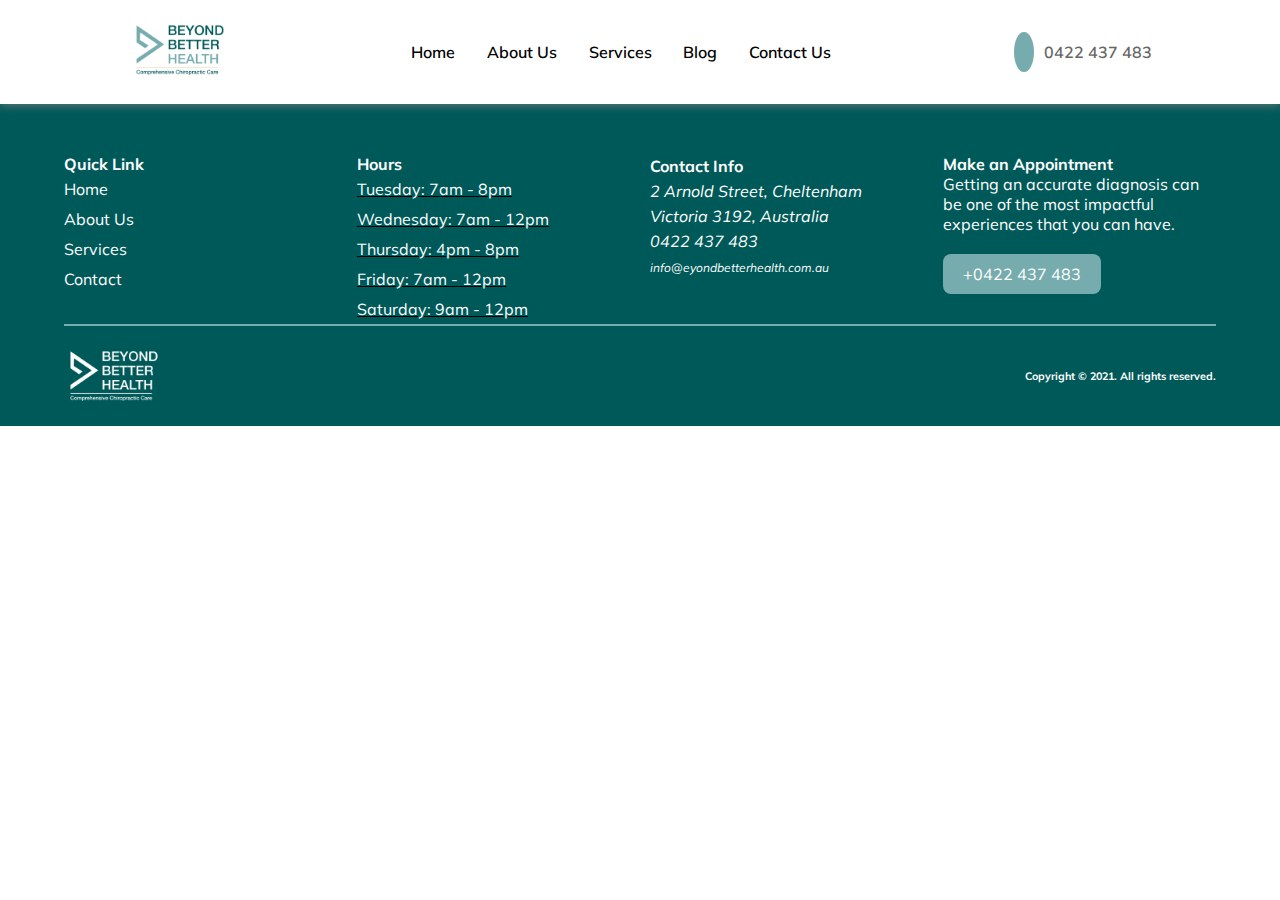
==== about.html @ 463bb284 "some update add" ====
<!DOCTYPE html>
<html lang="en">
<head>
    <meta charset="UTF-8">
    <meta http-equiv="X-UA-Compatible" content="IE=edge">
    <meta name="viewport" content="width=device-width, initial-scale=B">
    <title>Beyond Better Health</title>
    <link rel="shortcut icon" href="./image/beyoned logo.png" type="image/x-icon">
    <!-- google font -->
    <link rel="preconnect" href="https://fonts.googleapis.com">
    <link rel="preconnect" href="https://fonts.gstatic.com" crossorigin>
    <link href="https://fonts.googleapis.com/css2?family=Mulish:wght@200&display=swap" rel="stylesheet">
    <!-- fontawesome cdn -->
    <link rel="stylesheet" href="https://pro.fontawesome.com/releases/v5.10.0/css/all.css"
        integrity="sha384-AYmEC3Yw5cVb3ZcuHtOA93w35dYTsvhLPVnYs9eStHfGJvOvKxVfELGroGkvsg+p" crossorigin="anonymous" />
    <!-- custom css -->
    <link rel="stylesheet" href="style.css">
</head>
<body>
        <!-- ---------nav-------- -->
        <nav>
            <div class="container">
                <div class="logo">
                    <img src="./image/beyoned logo.png" alt="">
                </div>
                <div class="nav-div">
                    <ul class="nav-ul">
                        <li><a href="./index.html">Home</a>
                    
                                <ul>
                                    <li><a href="">mission</a></li>
                                    <li><a href="">mission</a></li>
                                    <li><a href="">mission</a></li>
                                    <li><a href="">mission</a></li>
                                </ul>
                           
                        </li>
                        <li><a href="./about.html">About Us</a>
                            <ul>
                                <li><a href="">mission</a></li>
                                <li><a href="">mission</a></li>
                                <li><a href="">mission</a></li>
                                <li><a href="">mission</a></li>
                            </ul>
                        </li>
                        <li><a href="./services.html">Services</a>
                            <ul>
                                <li><a href="">mission</a></li>
                                <li><a href="">mission</a></li>
                                <li><a href="">mission</a></li>
                                <li><a href="">mission</a></li>
                            </ul>
                        </li>
                        <li><a href="./blog.html">Blog</a></li>
                        <li><a href="./contact.html">Contact Us</a></li>
                    </ul>
                </div>
                <div class="phone-number">
                    <p><a href="tel:0422437483"><i class="fas fa-phone-alt"></i>0422 437 483</a></p>
                </div>
            </div>
        </nav>

    <!-- ----------------------footer  -->
        <footer>
            <div class="footer-inner-container">
                <div class="quick-links">
                    <h4>Quick Link</h4>
                    <ul>
                        <li><a href="">Home</a></li>
                        <li><a href="">About Us</a>
                        </li>
                        <li><a href="">Services</a></li>
                        <li><a href="">Contact</a></li>
                    </ul>
                </div>
                <div class="hours">
                    <h4>Hours</h4>
                    <u>
                        <li>Tuesday: 7am - 8pm</li>
                        <li>Wednesday: 7am - 12pm</li>
                        <li>Thursday: 4pm - 8pm </li>
                        <li>Friday: 7am - 12pm </li>
                        <li>Saturday: 9am - 12pm</li>
                    </u>
                </div>
                <div class="contact-info">
                    <h4>Contact Info</h4>
                    <address>
                        <i class="fas fa-map-marker-alt"></i> 2 Arnold Street, Cheltenham <br> Victoria 3192, Australia <br>
                        <i class="fas fa-phone-alt"></i> 0422 437 483<br>
                        <a href="mailto:info@eyondbetterhealth.com.au"><i class="fas fa-envelope"></i>info@eyondbetterhealth.com.au</a>
                    </address>
    
                </div>
                <div class="appointment">
                    <h4>Make an Appointment</h4>
                    <p>Getting an accurate diagnosis can <br> be one of the most impactful <br> experiences that you can have.</p>
                    <a href="tel:+0422437483"> <i class="fas fa-phone-alt"></i>+0422 437 483</a>
                </div>
            </div>
            <hr>
            <div class="copy-right">
                
                    <img src="./image/Logo_White.png" alt="">
                
                <h6>Copyright © 2021. All rights reserved.</h6>
               
            </div>
    
    
        </footer>
        <script src="./script.js"></script>
    
</body>
</html>
---- style.css ----
* {
    margin: 0px;
    padding: 0px;
    box-sizing: border-box;
    font-family: 'Mulish', sans-serif;
}



/* --------------navbar------------- */
nav {
    width: 100%;
    background: #fff;
    box-shadow: 0px 0px 10px grey;
    position: sticky;
    top: 0px;
    z-index: 10;

}

.container {
    width: 80%;
    /* border: 1px solid; */
    margin: auto;
    display: flex;
    align-items: center;
    justify-content: space-between;
}

.logo img {
    width: 100px;
    height: 100px;
}

ul.nav-ul {
    width: 440px;
    display: flex;
    justify-content: space-between;
    align-items: center;
    background: #fff;
}

ul.nav-ul li {
    list-style: none ;
    padding: 10px;
    border-radius: 5px;
    position: relative;


}

ul.nav-ul li a {
    color: #000;
    text-decoration: none;
    font-family: 'Mulish', sans-serif;
    font-size: 16px;
    font-weight: 600;
    text-align: left;
}

ul.nav-ul li:hover {
    color: #005959;
   
    background: #77acae;
   
}

ul.nav-ul li ul li a{
    color: #fff;
    
}
ul.nav-ul li ul {
    background:#005959;
    position: absolute;
    display: none;
    top: 40px;
    left: -3px;
    width: 100px;
   
    border-radius: 8px;
    outline: 1px solid #77acae;
    text-align: center;
   
}
ul.nav-ul li:hover ul{
    display: block;
   
}
ul.nav-ul li:hover ul li {
    display: block;
    border-radius: 0px;

}


.phone-number .fa-phone-alt {
    color: #fff;
    padding: 10px;
    background: #77acae;
    ;
    margin-right: 10px;
    border-radius: 50%;

}

.phone-number p a {
    text-decoration: none;
    color: #666;
    font-weight: 600;
}

/* ---------------main-------- */
.banner {
    width: 100%;

    padding-right: 2%;

}

.banner img {
    width: 100%;
}
/* ----------------about-us--------- */
.about-us-container {
    width: 100%;
    padding-bottom: 100px;
    padding-top: 100px;
    display: grid;
    grid-template-columns: 1fr 1fr;
    grid-column-gap: 25px;
    background: url(./image/Ellipse-5.png);
    background-repeat: no-repeat;
    background-size: 100px 250px;
}
.about-us{
    margin-left: 20%;
}
.about-us h3{
    margin-bottom: 20px;
    color: #77acae;
    font-size: 24px;
    font-weight: 600;

}
.about-us h1{
    margin-bottom: 20px;
    color: #005959; 
    font-weight: 700;

}
.about-us p{
    margin-bottom: 20px;
    line-height: 30px;
}
.about-us a{
    text-decoration: none;
    color: #fff;
    font-weight: 600;
    background: #005959;
    padding: 10px 15px;
    border-radius: 5px;
    margin-right: 20px;
}
.about-us a:hover{
    color: #005959;
    background: #77acae;
}


.photo-1-1 img {
    width: 260px;
    height: 191px;
    border-radius: 8px;
   
}

.photo-1-2 img {
    width: 470px;
    height: 315px;
    border-radius: 8px;
}
/* ----------------services------------ */
.services{
    width: 100%;
    padding-top: 100px;
    padding-bottom: 100px;
    background: #005959;
}
.services h1{
    color: #fff;
    font-weight: 700;
    margin-bottom: 20px;
    margin-left: 10%;
}
.services h3{
    margin-bottom: 20px;
    color: #77acae;
    font-size: 24px;
    font-weight: 600;
    margin-left: 10%;

}
.services-inner-container{
    width: 80%;
    margin: auto;
    display: grid;
    grid-template-columns: 1fr 1fr 1fr;
    grid-column-gap: 20px;
}
.services-inner-div{
    color: #fff;
    line-height: 30px;
}
.services-inner-div a{
    color: #fff;
    font-weight: 700;
}
.services-inner-div i{
    font-size: 30px;
}
.services-inner-div a i{
    font-size: 16px;
}
/* <!-- --------------- why-choose-us---------> */
.why-choose-us {
    width: 100%;
    padding-bottom: 100px;
    padding-top: 100px;
}
.why-choose-us-container {
    width: 80%;
    margin: auto;
    display: flex;
    justify-content: space-between;
    margin-top: 100px;
}
.why-choose-us-photo {
    width: 500px;
    display: inline-block;
    flex-basis: 40%;
    
}
.why-choose-us-photo img{
    width: 100%;
    border-radius: 8px;
    height: 603px;
}
.why-choose-us-tex{
    flex-basis: 55%;
}
.why-choose-us-tex h3{
    margin-bottom: 20px;
    color: #77acae;
    font-size: 24px;
    font-weight: 600;
    
}
.why-choose-us-tex h1{
    margin-bottom: 20px;
    color: #005959; 
    font-weight: 700;
}
.why-choose-us-tex-card{
    padding: 20px;
    box-shadow: 3px 3px 10px rgba(128, 128, 128, 0.493);
    border-radius: 5px;
    margin-bottom: 20px;
}
.why-choose-us-tex-card h4{
    color: #005959;
    font-weight: 700;
    font-size: 20px;
    margin-bottom: 20px;
    display: inline-block;

}
.why-choose-us-tex-card img{
    
    width: 40px;
    padding: 5px;
    background: #77acae;
    border-radius: 50%;
    position: relative;
    top: 13px;
    margin-right: 10px;
}
.why-choose-us-tex-card p{
    color: #666666;
}
/* ----------contact-us ---------*/
.contact-us {
    width: 100%;
    background: #005959;
    padding-top: 100px;
    padding-bottom: 100px;
   
}

  

.contact-inner-container{
    width: 80%;
    /* border: 1px solid red; */
    margin: auto;
    display: flex;
    justify-content: space-between;
}
.contact-tex{
    flex-basis: 45%;
}
.contact-tex h3{
    font-size: 24px;
    color: #77acae;
    font-weight: 600;
    margin-bottom: 20px;
}
.contact-tex h1{
   
    color: #fff;
    font-weight: 700;
    margin-bottom: 20px;
}
.contact-tex p{
    color: #fff;
    line-height: 30px;

}
.contact-message{
    flex-basis: 45%;
}
.contact-message h4{
    color: #fff;
    font-weight: 700;
    font-size: 20px;
    margin-bottom: 20px;
}
.contact-message input[type="text"] ,input[type="email"]{
    width: 80%;
    padding: 5px;
    padding-left: 10px;
    margin-bottom: 20px;
    border-radius: 8px;
    outline: none;
    /* border: 3px solid #77acae; */
    border: none;


}

.contact-message textarea{
    resize: none;
    padding: 10px;
    outline: none;
    border: 2px solid #77acae;
    border-radius: 8px;
    margin-bottom: 20px;

}
.contact-message input[type="submit"]{
    padding: 5px 10px;
    border-radius: 5px;
    outline: none;
    background: #77acae;
    color: #fff;
    font-weight: 700;
    border: none;
    
}
.contact-message input[type="submit"]:hover{
    background:#fff ;
    color: #77acae;
}
/* ------------------book-online-------------------------- */
.book-online{
    width: 100%;
    background: linear-gradient(to bottom right,rgba(0, 0, 0, 0.89),rgba(0, 0, 0, 0.438)),url(./image/panoramic-shot-of-smiling-physiotherapist-with-diagnosis-near-patient-in-hospital.jpeg);
    background-repeat: no-repeat;
    background-position: center;
    background-size: cover;
    padding-top: 152px;
    padding-bottom: 100px;

}
.book-online-text{
    width: 50%;
    margin: auto;
    text-align: center;
    color: #fff;
    line-height: 40px;
}
.book-online-text a{
    display: inline-block;
    text-decoration: none;
    padding: 5px 10px;
    background: #fff;
    font-weight: 700;
    border-radius: 5px;
    margin-top: 50px;
    color: #77acae;
}
.book-online-text a:hover{
    background: #77acae;
    color: #fff;
}
/*---------------------- blog-post ---------------*/
.blog-post{
    width: 100%;
    text-align: center;
    padding-top: 100px;
    padding-bottom: 100px;
}
.blog-post h3{
    font-size: 24px;
    color: #77acae;
    font-weight: 600;

}
.blog-post h1{
    
    color:#005959;
    font-weight: 700;
    margin-bottom: 20px;
}
.blog-post-inner-container{
    width: 80%;
    margin: auto;
    display: grid;
    grid-template-columns: 1fr 1fr;
    grid-template-rows: 1fr 1fr;
    grid-row-gap: 45px;

}
.blog-post-div img {
    width: 170px;
    height: 140px;
    border-radius: 5px;
  
  

}
.blog-post-div{
    display: grid;
    grid-template-columns: 1fr 1fr;

}
.blog-post-text{

    text-align: left;
   
}
.blog-post-text h4{
    margin-bottom: 20px;
}

.blog-post-text a{
    display: block;
    margin-top: 20px;
    font-weight: 700;
    color: #005959;
}
/* -----------------footer ------------- */
footer{
    width: 100%;
    background: #005959;
    padding-top: 50px;
}
footer hr{
    margin: auto;
    width: 90%;
    border: 1px solid #77acae;
}
.footer-inner-container{
    width: 90%;
    margin: auto;
    display: grid;
    grid-template-columns: 1fr 1fr 1fr 1fr;
    grid-column-gap: 20px;

}
.footer-inner-container h4{
    color: #fff;
}
.footer-inner-container li{
list-style: none;
line-height: 30px;
color: #fff;
}
.footer-inner-container li a{
    text-decoration: none;
    color: #fff;
}
.contact-info{
    line-height: 25px;
}
.contact-info{
    color: #fff;
}
.contact-info a{
    text-decoration: none;
    font-size: 12px;
    color: #fff;

}
.appointment{
    color: #fff;
}
.appointment a{
    color: #fff;
    text-decoration:none;
    padding: 10px 20px;
    background: #77acae;
    margin-top: 20px;
    display: inline-block;
    margin-bottom: 20px;
    border-radius: 8px;
}
.appointment a:hover{
    color: #77acae;
    background: #fff;
}
.copy-right{
    width: 90%;
    margin: auto;
    display: flex;
    justify-content: space-between;
    align-items: center;

}

.copy-right img{
width: 100px;
}
.copy-right h6{
    color: #fff;
}
/* -------------Moblie version css for index.html-------- */



/* ================================About us page css=====================
========================================================================== */
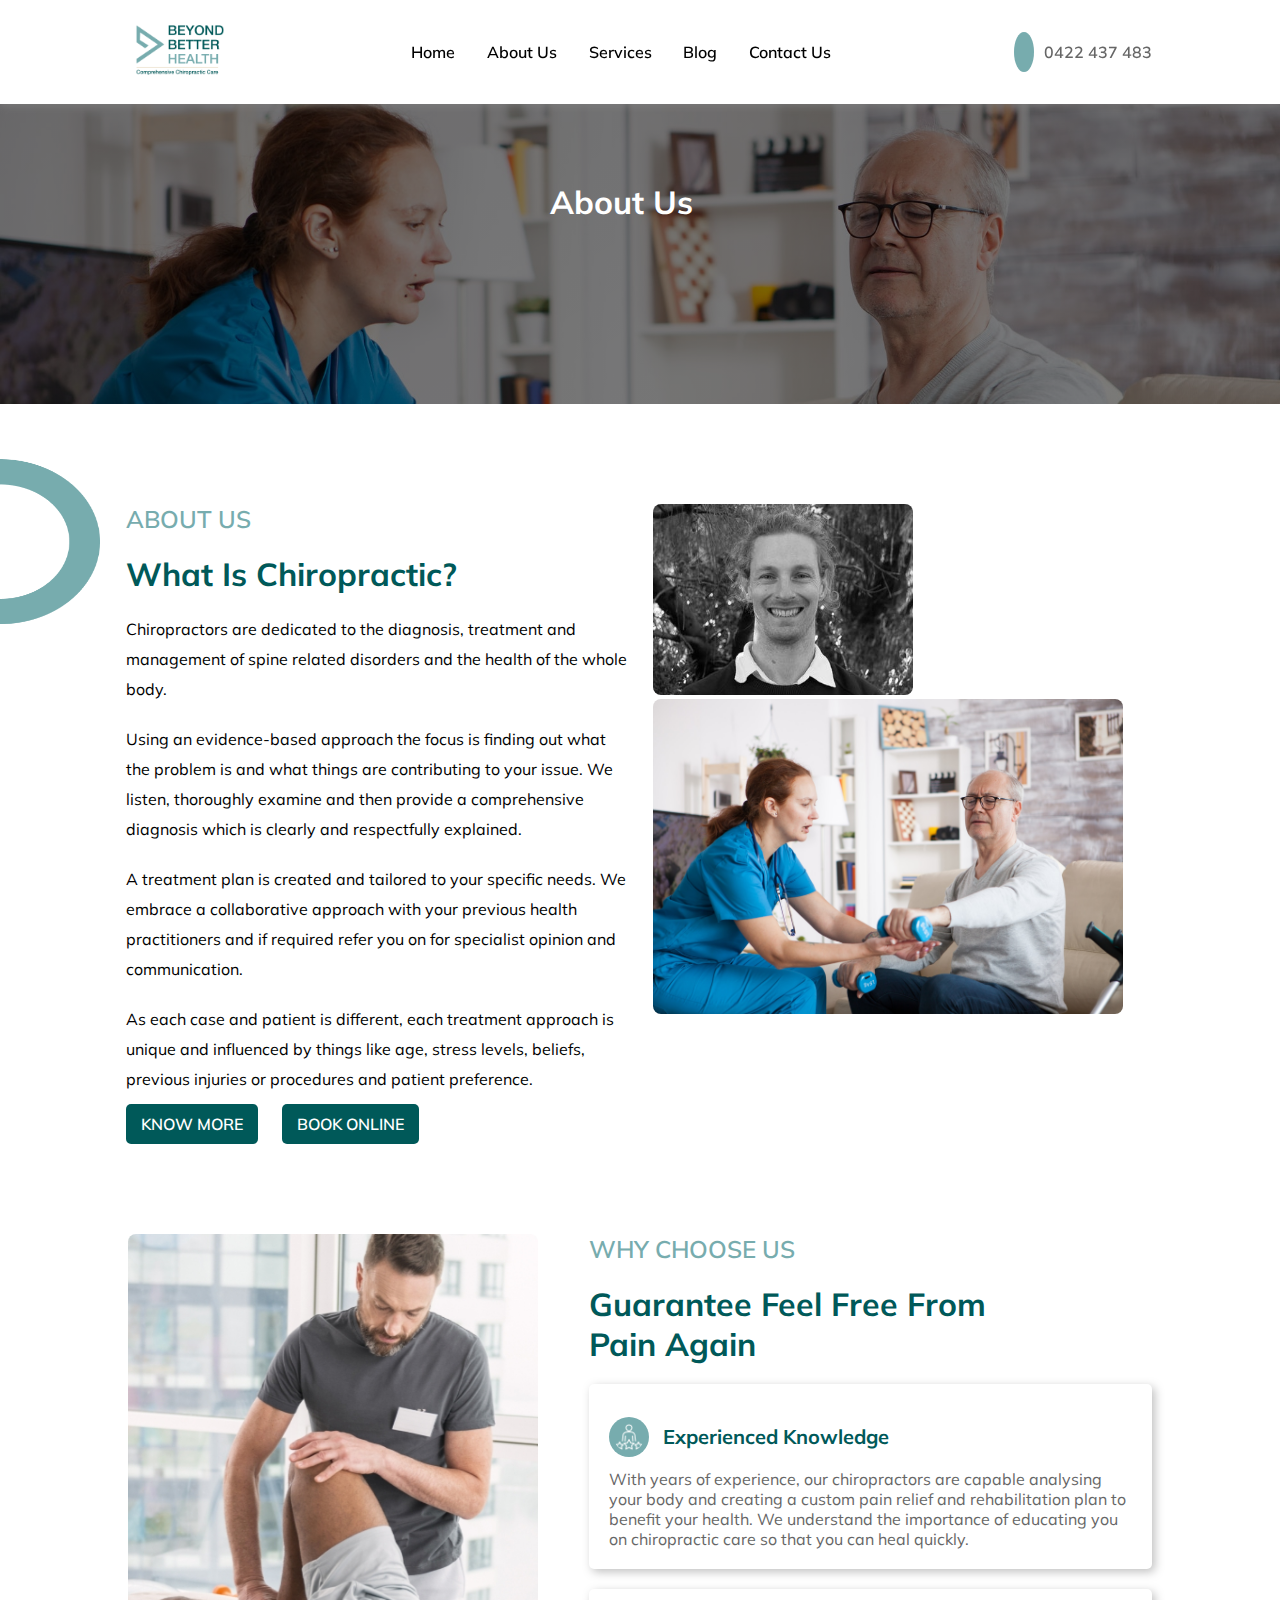
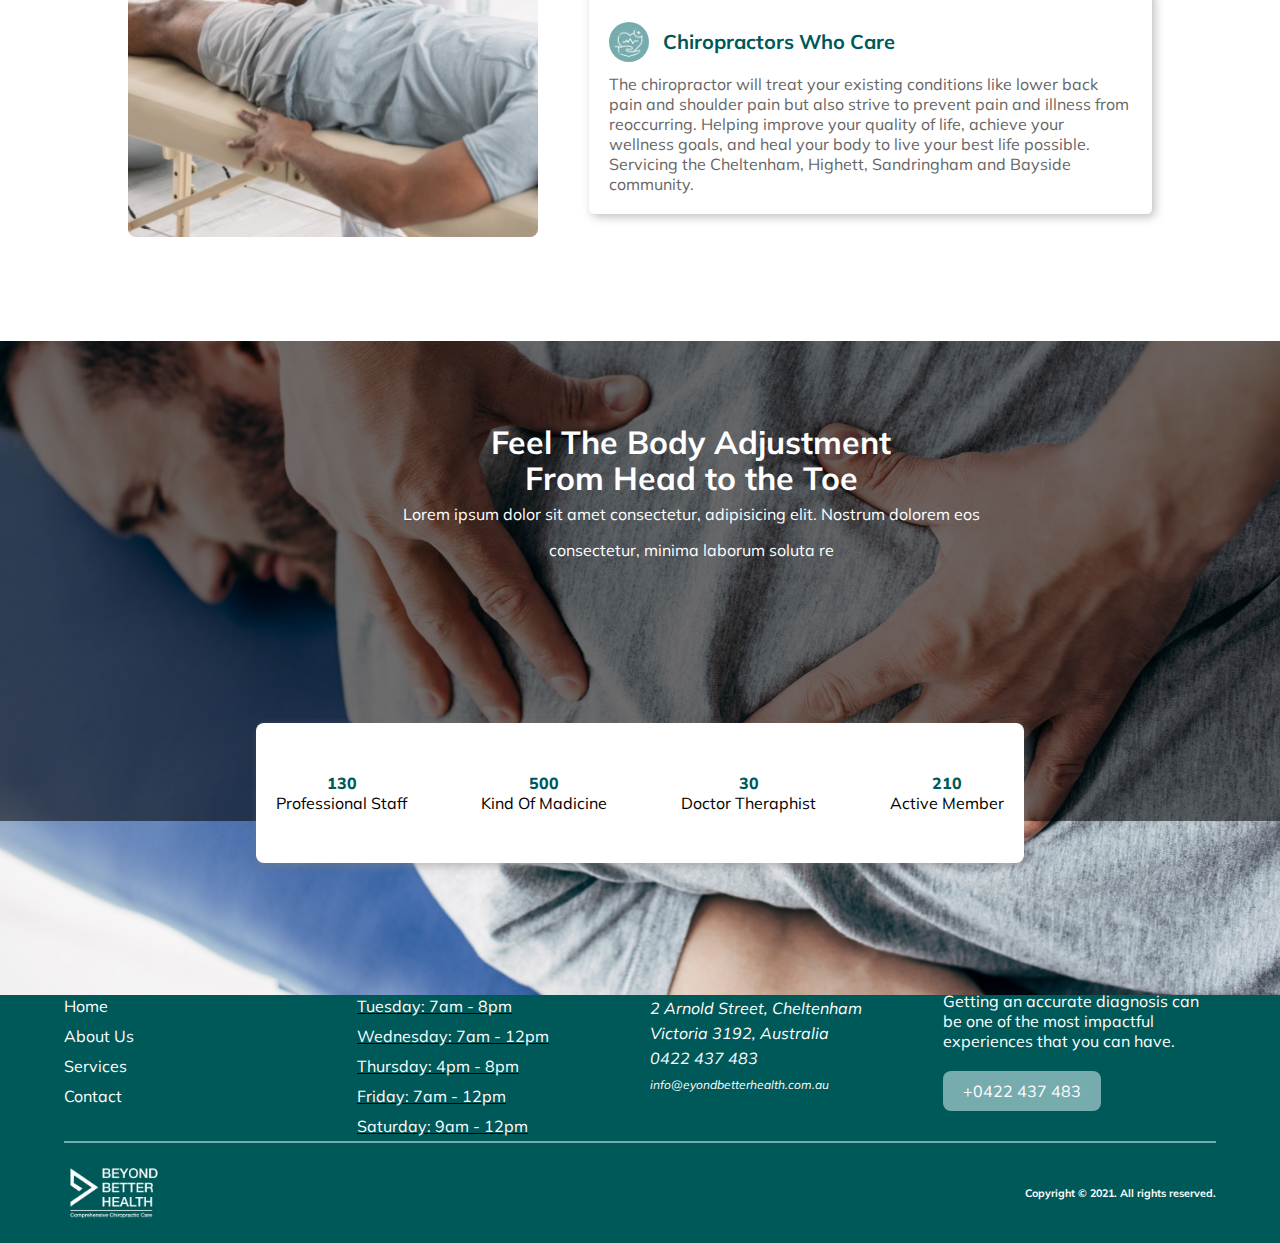
==== commit 25bc9b71: "end" ====
--- a/about.html
+++ b/about.html
@@ -1,5 +1,6 @@
 <!DOCTYPE html>
 <html lang="en">
+
 <head>
     <meta charset="UTF-8">
     <meta http-equiv="X-UA-Compatible" content="IE=edge">
@@ -15,102 +16,236 @@
         integrity="sha384-AYmEC3Yw5cVb3ZcuHtOA93w35dYTsvhLPVnYs9eStHfGJvOvKxVfELGroGkvsg+p" crossorigin="anonymous" />
     <!-- custom css -->
     <link rel="stylesheet" href="style.css">
+    <link rel="stylesheet" href="./mobile.css">
 </head>
+
 <body>
-        <!-- ---------nav-------- -->
-        <nav>
-            <div class="container">
-                <div class="logo">
-                    <img src="./image/beyoned logo.png" alt="">
+    <!-- ---------nav-------- -->
+    <nav>
+        <div class="container">
+            <div class="logo">
+                <img src="./image/beyoned logo.png" alt="">
+            </div>
+            <div class="nav-div">
+                <ul class="nav-ul">
+                    <li><a href="./index.html">Home</a>
+
+                        <ul>
+                            <li><a href="">mission</a></li>
+                            <li><a href="">mission</a></li>
+                            <li><a href="">mission</a></li>
+                            <li><a href="">mission</a></li>
+                        </ul>
+
+                    </li>
+                    <li><a href="./about.html">About Us</a>
+                        <ul>
+                            <li><a href="">mission</a></li>
+                            <li><a href="">mission</a></li>
+                            <li><a href="">mission</a></li>
+                            <li><a href="">mission</a></li>
+                        </ul>
+                    </li>
+                    <li><a href="./services.html">Services</a>
+                        <ul>
+                            <li><a href="">mission</a></li>
+                            <li><a href="">mission</a></li>
+                            <li><a href="">mission</a></li>
+                            <li><a href="">mission</a></li>
+                        </ul>
+                    </li>
+                    <li><a href="./blog.html">Blog</a></li>
+                    <li><a href="./contact.html">Contact Us</a></li>
+                </ul>
+            </div>
+            <div class="phone-number">
+                <p><a href="tel:0422437483"><i class="fas fa-phone-alt"></i>0422 437 483</a></p>
+            </div>
+        </div>
+    </nav>
+
+    <!---------------- about page baner---------------------------- -->
+    <section class="about-page-baner">
+        <div class="about-page-baner-innercontainer">
+            <img src="./image/senior-man-in-nursing-home-doing-physiotherapy.jpeg" alt="">
+            <h1>About Us</h1>
+        </div>
+    </section>
+
+    <!-- ---------about-us-------- -->
+
+    <section class="about-us-container">
+
+
+        <div class="about-us">
+
+            <h3>ABOUT US</h3>
+            <h1>What Is Chiropractic?</h1>
+            <p>Chiropractors are dedicated to the diagnosis, treatment and management of spine related disorders
+                and the health of the whole body.
+            </p>
+            <p>Using an evidence-based approach the focus is finding out what the problem is and what things are
+                contributing to your issue. We listen, thoroughly examine and then provide a comprehensive
+                diagnosis which is clearly and respectfully explained.
+            </p>
+            <p>A treatment plan is created and tailored to your specific needs. We embrace a collaborative
+                approach with your previous health practitioners and if required refer you on for specialist
+                opinion and communication.
+            </p>
+            <p>As each case and patient is different, each treatment approach is unique and influenced by things
+                like age, stress levels, beliefs, previous injuries or procedures and patient preference.
+            </p>
+            <div class="button">
+                <a href="#">KNOW MORE</a>
+                <a href="#">BOOK ONLINE</a>
+
+            </div>
+
+        </div>
+        <div class="photo-1">
+            <div class="photo-1-1"><img src="./image/IMG_20220124_230505.jpg" alt=""></div>
+            <div class="photo-1-2"><img src="./image/senior-man-in-nursing-home-doing-physiotherapy.jpeg" alt="">
+            </div>
+        </div>
+
+    </section>
+
+
+    <!-- --------------- why-choose-us--------->
+    <section class="why-choose-us  paddin-reduce">
+        <div class="why-choose-us-container">
+            <div class="why-choose-us-photo">
+                <img src="./image/IMG_20220125_220110.jpg" alt="">
+            </div>
+            <div class="why-choose-us-tex">
+                <h3>WHY CHOOSE US</h3>
+                <h1>Guarantee Feel Free From <br> Pain Again</h1>
+                <div class="why-choose-us-tex-card">
+                    <img src="./image/a40b654f958d01b519e7a3645f07f0b5.png" alt="">
+                    <h4> Experienced Knowledge</h4>
+                    <p>With years of experience, our chiropractors are capable analysing your body and creating a
+                        custom pain relief and rehabilitation plan to benefit your health. We understand the
+                        importance of educating you on chiropractic care so that you can heal quickly.</p>
                 </div>
-                <div class="nav-div">
-                    <ul class="nav-ul">
-                        <li><a href="./index.html">Home</a>
-                    
-                                <ul>
-                                    <li><a href="">mission</a></li>
-                                    <li><a href="">mission</a></li>
-                                    <li><a href="">mission</a></li>
-                                    <li><a href="">mission</a></li>
-                                </ul>
-                           
-                        </li>
-                        <li><a href="./about.html">About Us</a>
-                            <ul>
-                                <li><a href="">mission</a></li>
-                                <li><a href="">mission</a></li>
-                                <li><a href="">mission</a></li>
-                                <li><a href="">mission</a></li>
-                            </ul>
-                        </li>
-                        <li><a href="./services.html">Services</a>
-                            <ul>
-                                <li><a href="">mission</a></li>
-                                <li><a href="">mission</a></li>
-                                <li><a href="">mission</a></li>
-                                <li><a href="">mission</a></li>
-                            </ul>
-                        </li>
-                        <li><a href="./blog.html">Blog</a></li>
-                        <li><a href="./contact.html">Contact Us</a></li>
-                    </ul>
+                <div class="why-choose-us-tex-card">
+                    <img src="./image/b98eb7be11794621d64ea3f23c234b4e.png" alt="">
+                    <h4>Chiropractors Who Care</h4>
+                    <p>The chiropractor will treat your existing conditions like lower back pain and shoulder pain
+                        but also strive to prevent pain and illness from reoccurring. Helping improve your quality
+                        of life, achieve your wellness goals, and heal your body to live your best life possible.
+                        Servicing the Cheltenham, Highett, Sandringham and Bayside community.</p>
                 </div>
-                <div class="phone-number">
-                    <p><a href="tel:0422437483"><i class="fas fa-phone-alt"></i>0422 437 483</a></p>
-                </div>
-            </div>
-        </nav>
-
-    <!-- ----------------------footer  -->
-        <footer>
-            <div class="footer-inner-container">
-                <div class="quick-links">
-                    <h4>Quick Link</h4>
-                    <ul>
-                        <li><a href="">Home</a></li>
-                        <li><a href="">About Us</a>
-                        </li>
-                        <li><a href="">Services</a></li>
-                        <li><a href="">Contact</a></li>
-                    </ul>
-                </div>
-                <div class="hours">
-                    <h4>Hours</h4>
-                    <u>
-                        <li>Tuesday: 7am - 8pm</li>
-                        <li>Wednesday: 7am - 12pm</li>
-                        <li>Thursday: 4pm - 8pm </li>
-                        <li>Friday: 7am - 12pm </li>
-                        <li>Saturday: 9am - 12pm</li>
-                    </u>
-                </div>
-                <div class="contact-info">
-                    <h4>Contact Info</h4>
-                    <address>
-                        <i class="fas fa-map-marker-alt"></i> 2 Arnold Street, Cheltenham <br> Victoria 3192, Australia <br>
-                        <i class="fas fa-phone-alt"></i> 0422 437 483<br>
-                        <a href="mailto:info@eyondbetterhealth.com.au"><i class="fas fa-envelope"></i>info@eyondbetterhealth.com.au</a>
-                    </address>
-    
-                </div>
-                <div class="appointment">
-                    <h4>Make an Appointment</h4>
-                    <p>Getting an accurate diagnosis can <br> be one of the most impactful <br> experiences that you can have.</p>
-                    <a href="tel:+0422437483"> <i class="fas fa-phone-alt"></i>+0422 437 483</a>
-                </div>
-            </div>
-            <hr>
-            <div class="copy-right">
-                
-                    <img src="./image/Logo_White.png" alt="">
-                
-                <h6>Copyright © 2021. All rights reserved.</h6>
-               
-            </div>
-    
-    
-        </footer>
-        <script src="./script.js"></script>
-    
+            </div>
+        </div>
+
+    </section>
+
+    <!----------- Feel The Body Adjustment----------- -->
+    <section class="feel">
+       
+            
+        <div class="feel-innercontainer">
+            <img src="./image/physiotherapist-massaging-back-of-man-lying-on-massage-table-in-hospital.jpeg" alt="">
+           <div class="feel-innercontainer-text">
+            <h1>Feel The Body Adjustment <br> From Head to the Toe</h1>
+            <p>Lorem ipsum dolor sit amet consectetur, adipisicing elit. Nostrum dolorem eos consectetur, minima laborum soluta re</p>
+           </div>
+            <div class="professional-staff">
+               <div><i class="fas fa-stethoscope"></i>
+                 <h4>130</h4>
+                 <p>Professional Staff</p>
+                </div>  
+               <div><i class="fas fa-notes-medical"></i>
+                <h4>500</h4>
+                <p>Kind Of Madicine</p>
+            </div>
+               <div><i class="fas fa-user-nurse"></i>
+                <h4>30</h4>
+                <p>Doctor Theraphist</p>
+            </div>
+               <div><i class="fas fa-user-friends"></i>
+                <h4>210</h4>
+                <p>Active Member</p>
+            </div>
+           </div>
+           
+
+        </div>
+    </section>
+
+    <!----------------------- Our Therapist------------------- -->
+    <!-- <section class="our-therapist">
+        <h3>Our Therapist</h3>
+        <h1>Expert Therapist</h1>
+        <p>Lorem ipsum dolor sit amet, consectetuer adipiscing elit. <br> Aenean commodo ligula eget dolor. Aenean massa. Cum sociis natoque penatibus et magnis.</p>
+        <div class="our-therapist-img">
+            <div>
+                <img src="./image/0e298b2da1c0dc758c15423ca306dbff.jpeg" alt="">
+            </div>
+            <div>
+               <img src="./image/9c1aadc4a93d02995d92fe9725330e04.jpeg" alt="">
+            </div>
+            <div>
+                <img src="./image/5266fc282326622258669a735d9097d6.jpeg" alt="">
+            </div>
+        </div>
+
+
+    </section> -->
+
+
+    <!-- ----------------------footer  ----------------->
+    <footer>
+        <div class="footer-inner-container">
+            <div class="quick-links">
+                <h4>Quick Link</h4>
+                <ul>
+                    <li><a href="./index.html">Home</a></li>
+                    <li><a href="./about.html">About Us</a></li>
+                    <li><a href="./services.html">Services</a></li>
+                    <li><a href="./contact.html">Contact</a></li>
+                </ul>
+            </div>
+            <div class="hours">
+                <h4>Hours</h4>
+                <u>
+                    <li>Tuesday: 7am - 8pm</li>
+                    <li>Wednesday: 7am - 12pm</li>
+                    <li>Thursday: 4pm - 8pm </li>
+                    <li>Friday: 7am - 12pm </li>
+                    <li>Saturday: 9am - 12pm</li>
+                </u>
+            </div>
+            <div class="contact-info">
+                <h4>Contact Info</h4>
+                <address>
+                    <i class="fas fa-map-marker-alt"></i> 2 Arnold Street, Cheltenham <br> Victoria 3192, Australia <br>
+                    <i class="fas fa-phone-alt"></i> 0422 437 483<br>
+                    <a href="mailto:info@eyondbetterhealth.com.au"><i
+                            class="fas fa-envelope"></i>info@eyondbetterhealth.com.au</a>
+                </address>
+
+            </div>
+            <div class="appointment">
+                <h4>Make an Appointment</h4>
+                <p>Getting an accurate diagnosis can <br> be one of the most impactful <br> experiences that you can
+                    have.</p>
+                <a href="tel:+0422437483"> <i class="fas fa-phone-alt"></i>+0422 437 483</a>
+            </div>
+        </div>
+        <hr>
+        <div class="copy-right">
+
+            <img src="./image/Logo_White.png" alt="">
+
+            <h6>Copyright © 2021. All rights reserved.</h6>
+
+        </div>
+
+
+    </footer>
+    <script src="./script.js"></script>
+
 </body>
+
 </html>--- a/style.css
+++ b/style.css
@@ -25,6 +25,10 @@
     display: flex;
     align-items: center;
     justify-content: space-between;
+}
+.fa-bars{
+    font-size: 36px;
+    display: none;
 }
 
 .logo img {
@@ -72,23 +76,26 @@
 ul.nav-ul li ul {
     background:#005959;
     position: absolute;
-    display: none;
-    top: 40px;
+    top: 42px;
     left: -3px;
     width: 100px;
-   
-    border-radius: 8px;
+    height: 0px;
+    overflow: hidden;
+    border-radius: 8px;
+   
+    text-align: center;
+    transition-property: all;
+    transition-duration: 1s;
+   
+}
+ul.nav-ul li:hover ul{  
+    height: 160px;
     outline: 1px solid #77acae;
-    text-align: center;
-   
-}
-ul.nav-ul li:hover ul{
-    display: block;
-   
 }
 ul.nav-ul li:hover ul li {
     display: block;
     border-radius: 0px;
+    outline: 1px solid #77acae;
 
 }
 
@@ -107,6 +114,9 @@
     text-decoration: none;
     color: #666;
     font-weight: 600;
+}
+.phone-number .link-2{
+    display: none;
 }
 
 /* ---------------main-------- */
@@ -160,6 +170,8 @@
     padding: 10px 15px;
     border-radius: 5px;
     margin-right: 20px;
+    transition-property: all;
+    transition-duration: 1.5s;
 }
 .about-us a:hover{
     color: #005959;
@@ -232,7 +244,7 @@
     margin: auto;
     display: flex;
     justify-content: space-between;
-    margin-top: 100px;
+   
 }
 .why-choose-us-photo {
     width: 500px;
@@ -244,6 +256,7 @@
     width: 100%;
     border-radius: 8px;
     height: 603px;
+    object-fit: cover;
 }
 .why-choose-us-tex{
     flex-basis: 55%;
@@ -434,6 +447,7 @@
     width: 170px;
     height: 140px;
     border-radius: 5px;
+    object-fit: cover;
   
   
 
@@ -541,3 +555,127 @@
 ========================================================================== */
 
 
+/* <!---------------- about page baner---------------------------- --> */
+.about-page-baner{
+    width: 100%;
+    height: 300px;
+}
+.about-page-baner-innercontainer{
+    width: 100%;
+    height: 300px;
+    position: relative;
+  
+}
+.about-page-baner-innercontainer img{
+    width: 100%;
+    height: 100%;
+    object-fit: cover;
+    object-position: 0px -166px;
+    
+}
+.about-page-baner-innercontainer::before{
+    content: '';
+    text-align: center;
+    width: 100%;
+    height: 300px;
+    background: linear-gradient(150deg,rgba(0, 0, 0, 0.55),rgba(0, 0, 0, 0.50));
+    position: absolute;
+
+}
+.about-page-baner-innercontainer h1{
+    position: absolute;
+    color: #fff;
+    top: 26%;
+    left: 43%;
+}
+/* <!-- --------------- why-choose-us---------> */
+.paddin-reduce{
+    padding-top: 0px;
+}
+
+/* <!----------- Feel The Body Adjustment----------- --> */
+
+.feel{
+    width: 100%;
+    height: 580px;
+    padding-bottom: 100px;
+    
+}
+/* .feel-innercontainer-text{
+    width: 100%;
+    height: 480px;
+    background:linear-gradient(145deg,rgba(0, 0, 0, 0.65),rgba(0, 0, 0, 0.65)),url(./image/physiotherapist-massaging-back-of-man-lying-on-massage-table-in-hospital.jpeg);
+    background-position: 0px 10px;
+} */
+.feel-innercontainer img{
+    width: 100%;
+
+    object-fit: cover;
+    object-position: 0px -200px;
+}
+.feel-innercontainer{
+    width: 100%;
+    position: relative;
+}
+.feel-innercontainer::before{
+    content: '';
+    width: 100%;
+    height: 480px;
+    background: linear-gradient(145deg,rgba(0, 0, 0, 0.55),rgba(0, 0, 0, 0.55));
+    position: absolute;
+}
+.feel-innercontainer-text{
+    color: #fff;
+    width: 50%;
+    left: 29%;
+    position: absolute;
+    top: 83px;
+    text-align: center;
+    line-height: 36px;
+}
+.professional-staff{
+    width: 60%;
+    background: #fff;
+    padding-top: 50px;
+    padding-bottom: 50px;
+    padding-left: 20px;
+    padding-right: 20px;
+    top: 382px;
+    left: 20%;
+    position: absolute;
+    display: flex;
+    justify-content: space-between;
+    align-items: center;
+    border-radius: 8px;
+    text-align: center;
+    box-shadow: 3px 3px 10px rgb(128 128 128 / 49%);
+}
+.professional-staff i{
+    font-size: 30px;
+    color: #77acae;
+    margin-bottom: 10px;
+}
+.professional-staff h4{
+    color: #005959;
+    font-weight: 800;
+    
+}
+/* <!----------------------- Our Therapist------------------- --> */
+
+@media (max-width:425px) {
+   
+.nav-div{
+    display: none;
+}
+.phone-number .link-2{
+    display: block;
+}
+.phone-number .link-1{
+    display: none;
+}
+.fa-bars{
+    display: block;
+}
+
+}
+
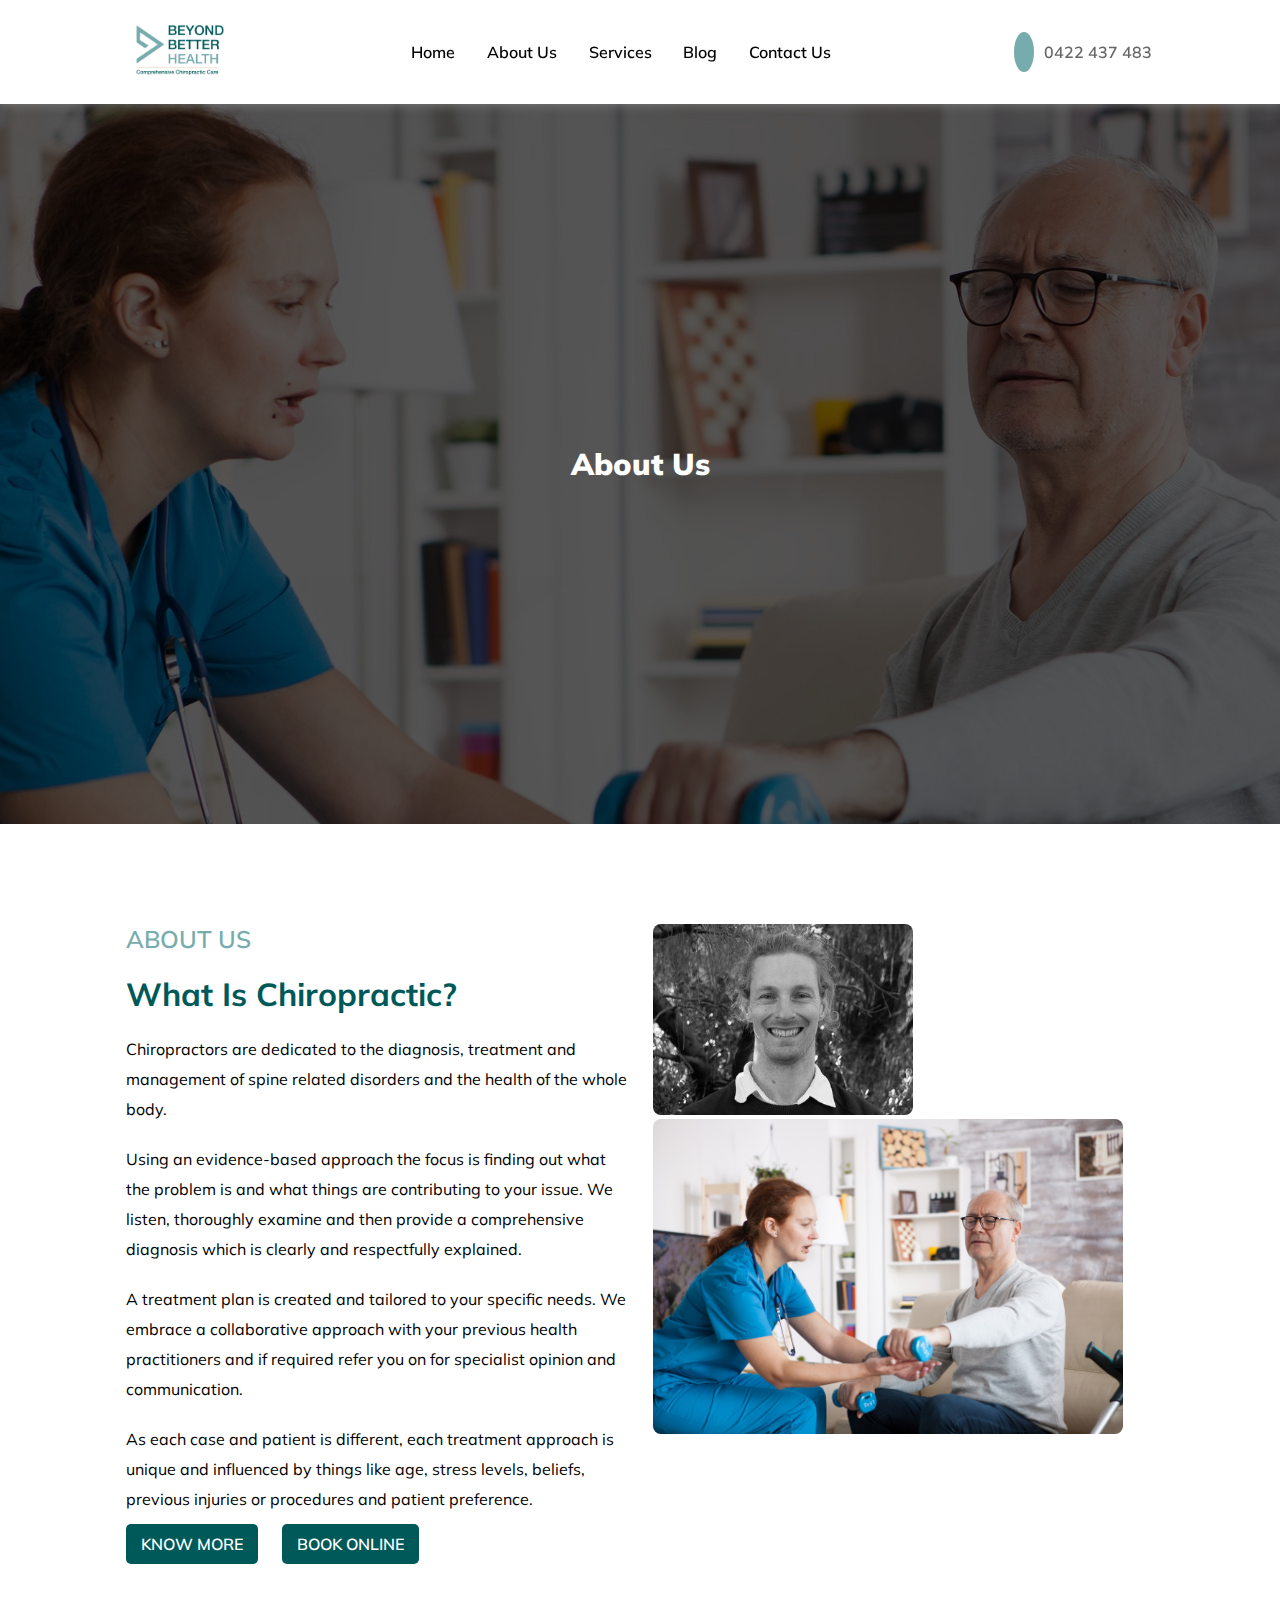
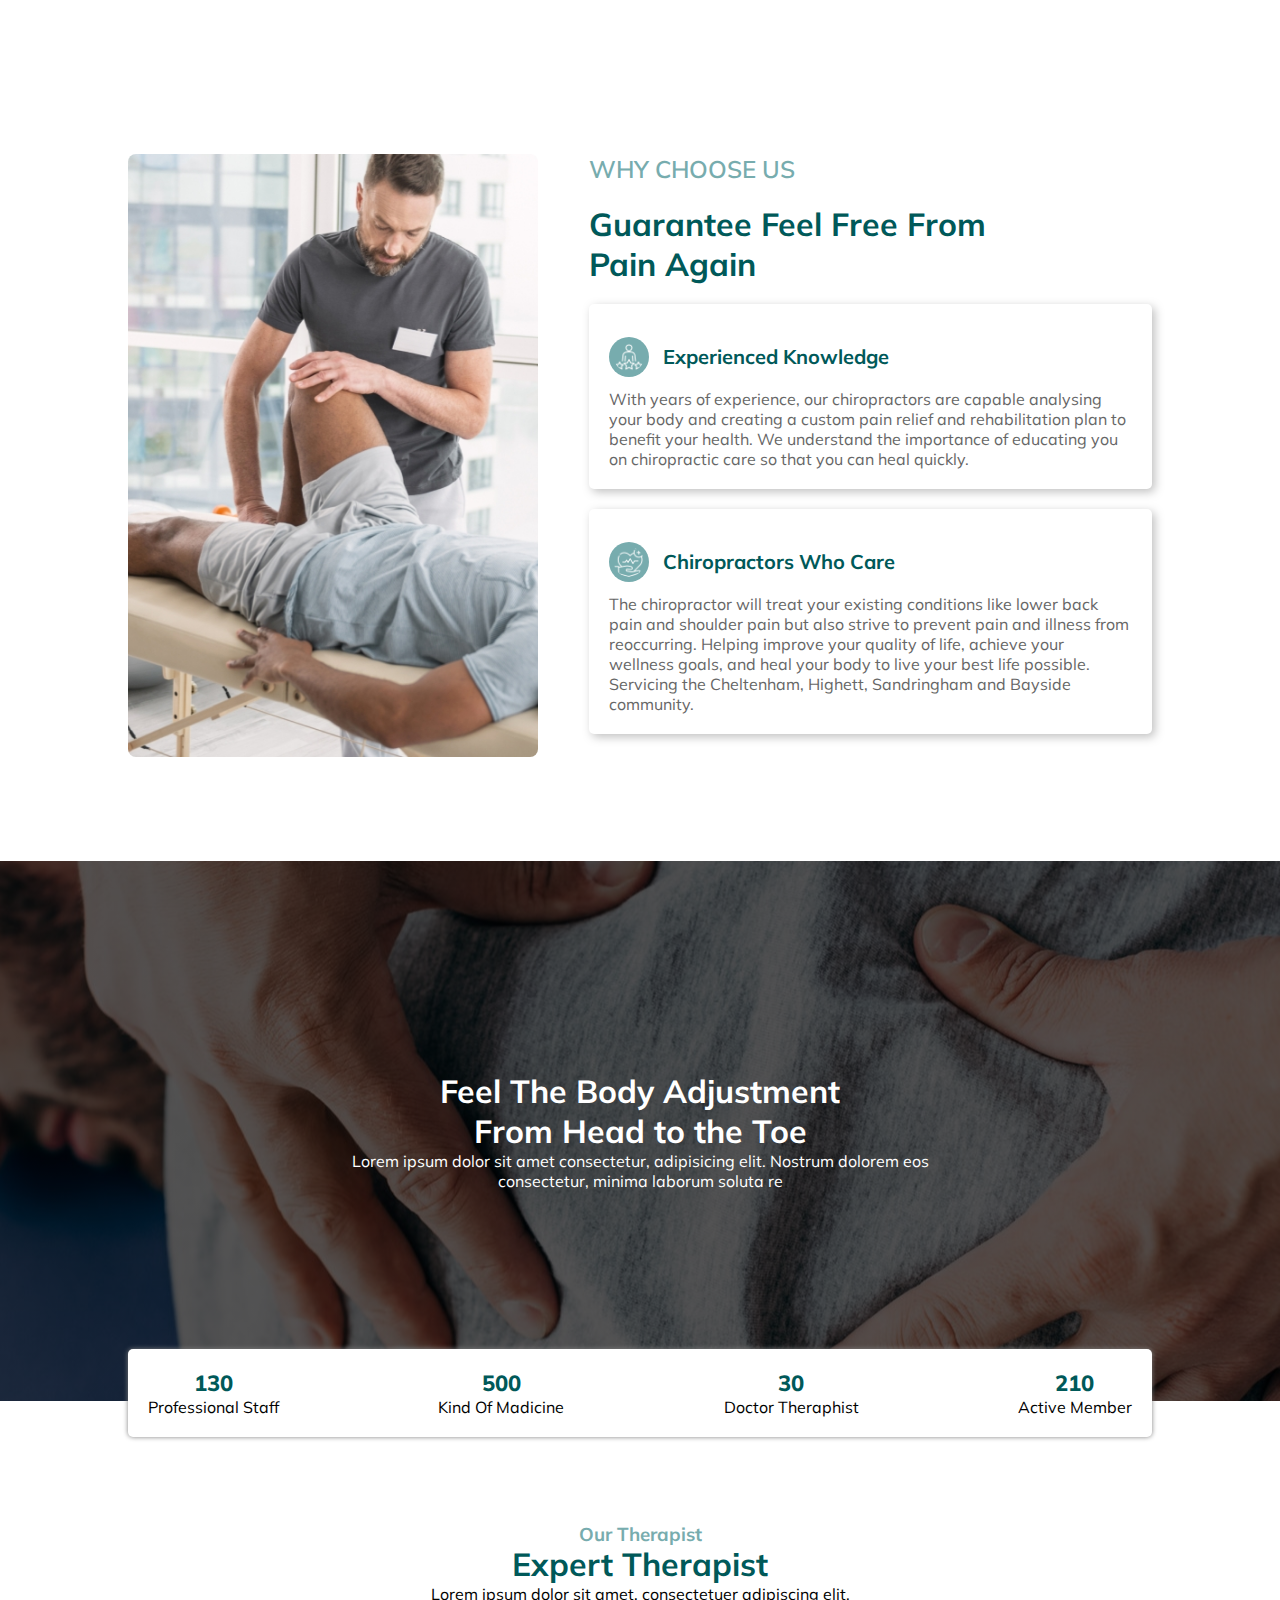
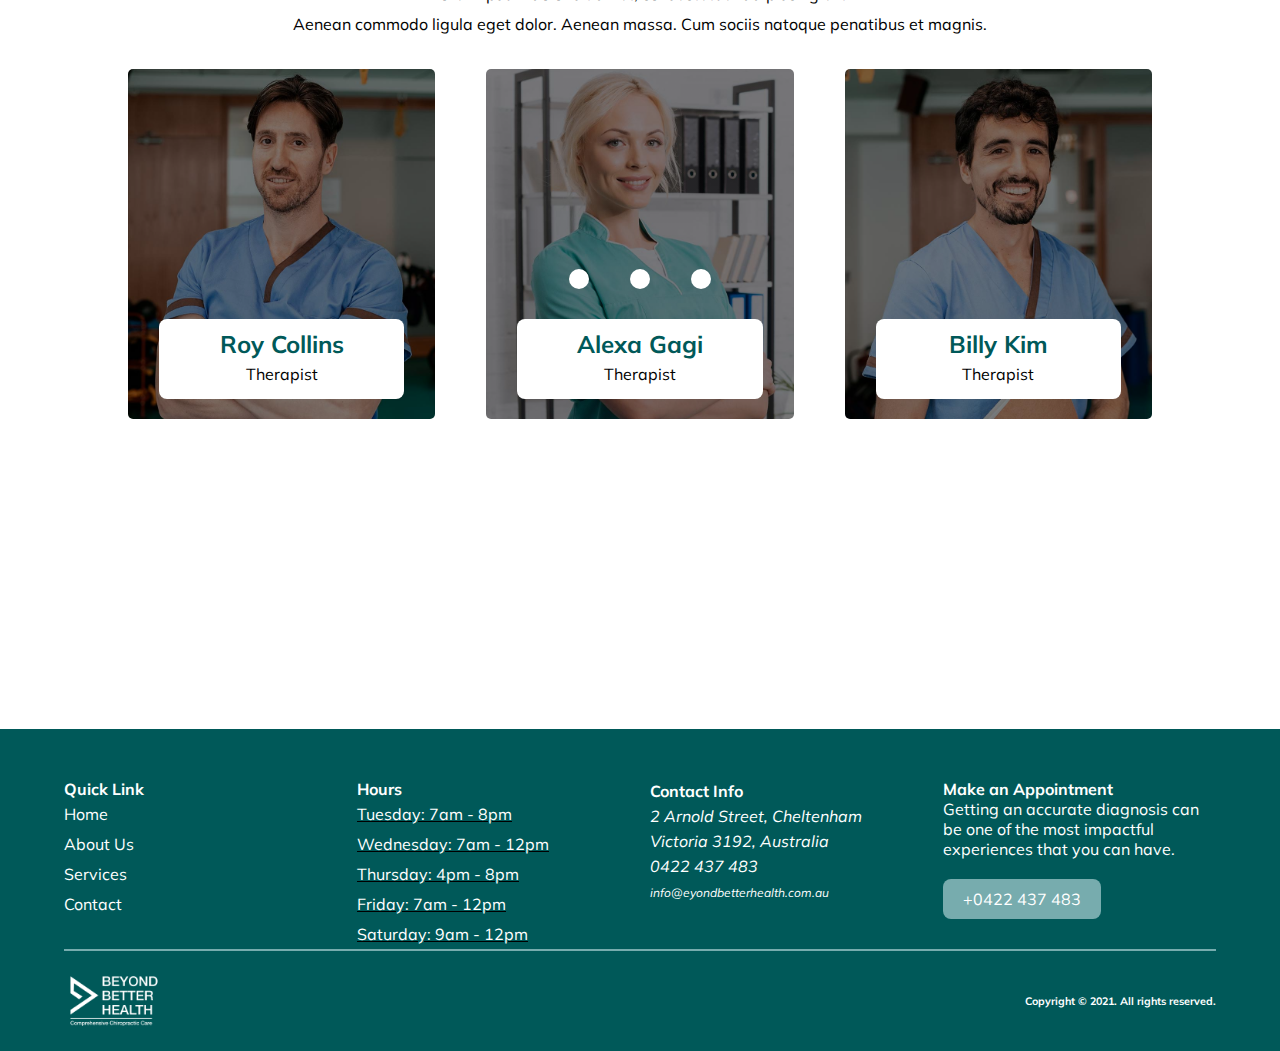
==== commit 59011ccb: "index.html and about.html page responsive" ====
--- a/about.html
+++ b/about.html
@@ -4,25 +4,26 @@
 <head>
     <meta charset="UTF-8">
     <meta http-equiv="X-UA-Compatible" content="IE=edge">
-    <meta name="viewport" content="width=device-width, initial-scale=B">
+    <meta name="viewport" content="width=device-width, initial-scale=1.0">
     <title>Beyond Better Health</title>
     <link rel="shortcut icon" href="./image/beyoned logo.png" type="image/x-icon">
     <!-- google font -->
     <link rel="preconnect" href="https://fonts.googleapis.com">
     <link rel="preconnect" href="https://fonts.gstatic.com" crossorigin>
     <link href="https://fonts.googleapis.com/css2?family=Mulish:wght@200&display=swap" rel="stylesheet">
-    <!-- fontawesome cdn -->
+    <!-- font awesome cdn -->
     <link rel="stylesheet" href="https://pro.fontawesome.com/releases/v5.10.0/css/all.css"
         integrity="sha384-AYmEC3Yw5cVb3ZcuHtOA93w35dYTsvhLPVnYs9eStHfGJvOvKxVfELGroGkvsg+p" crossorigin="anonymous" />
     <!-- custom css -->
-    <link rel="stylesheet" href="style.css">
-    <link rel="stylesheet" href="./mobile.css">
+    <link rel="stylesheet" href="/css/style.css">
+    <link rel="stylesheet" href="/css/responsive.css">
 </head>
 
 <body>
-    <!-- ---------nav-------- -->
     <nav>
         <div class="container">
+            <!-- ham barges logo for mobile nav -->
+            <i class="fas fa-bars"></i>
             <div class="logo">
                 <img src="./image/beyoned logo.png" alt="">
             </div>
@@ -59,15 +60,16 @@
                 </ul>
             </div>
             <div class="phone-number">
-                <p><a href="tel:0422437483"><i class="fas fa-phone-alt"></i>0422 437 483</a></p>
+                <p class="link-1"><a href="tel:0422437483"><i class="fas fa-phone-alt"></i>0422 437 483</a></p>
+                <p class="link-2"><a href="tel:0422437483"><i class="fas fa-phone-alt"></i></a></p>
             </div>
         </div>
     </nav>
 
-    <!---------------- about page baner---------------------------- -->
-    <section class="about-page-baner">
+    <!---------------- about page banner---------------------------- -->
+    <section class="about-page-banner">
         <div class="about-page-baner-innercontainer">
-            <img src="./image/senior-man-in-nursing-home-doing-physiotherapy.jpeg" alt="">
+
             <h1>About Us</h1>
         </div>
     </section>
@@ -142,56 +144,74 @@
 
     <!----------- Feel The Body Adjustment----------- -->
     <section class="feel">
-       
-            
+
+
         <div class="feel-innercontainer">
-            <img src="./image/physiotherapist-massaging-back-of-man-lying-on-massage-table-in-hospital.jpeg" alt="">
-           <div class="feel-innercontainer-text">
-            <h1>Feel The Body Adjustment <br> From Head to the Toe</h1>
-            <p>Lorem ipsum dolor sit amet consectetur, adipisicing elit. Nostrum dolorem eos consectetur, minima laborum soluta re</p>
-           </div>
-            <div class="professional-staff">
-               <div><i class="fas fa-stethoscope"></i>
-                 <h4>130</h4>
-                 <p>Professional Staff</p>
-                </div>  
-               <div><i class="fas fa-notes-medical"></i>
+            <div>
+
+                <h1>Feel The Body Adjustment <br> From Head to the Toe</h1>
+                <p>Lorem ipsum dolor sit amet consectetur, adipisicing elit. Nostrum dolorem eos consectetur, minima
+                    laborum soluta re</p>
+            </div>
+        </div>
+
+        <div class="professional-staff">
+            <div><i class="fas fa-stethoscope"></i>
+                <h4>130</h4>
+                <p>Professional Staff</p>
+            </div>
+            <div><i class="fas fa-notes-medical"></i>
                 <h4>500</h4>
                 <p>Kind Of Madicine</p>
             </div>
-               <div><i class="fas fa-user-nurse"></i>
+            <div><i class="fas fa-user-nurse"></i>
                 <h4>30</h4>
                 <p>Doctor Theraphist</p>
             </div>
-               <div><i class="fas fa-user-friends"></i>
+            <div><i class="fas fa-user-friends"></i>
                 <h4>210</h4>
                 <p>Active Member</p>
             </div>
-           </div>
-           
-
-        </div>
+        </div>
+
+
+
     </section>
 
     <!----------------------- Our Therapist------------------- -->
-    <!-- <section class="our-therapist">
+    <section class="our-therapist">
         <h3>Our Therapist</h3>
         <h1>Expert Therapist</h1>
-        <p>Lorem ipsum dolor sit amet, consectetuer adipiscing elit. <br> Aenean commodo ligula eget dolor. Aenean massa. Cum sociis natoque penatibus et magnis.</p>
+        <p>Lorem ipsum dolor sit amet, consectetuer adipiscing elit. <br> Aenean commodo ligula eget dolor. Aenean
+            massa. Cum sociis natoque penatibus et magnis.</p>
         <div class="our-therapist-img">
             <div>
-                <img src="./image/0e298b2da1c0dc758c15423ca306dbff.jpeg" alt="">
-            </div>
-            <div>
-               <img src="./image/9c1aadc4a93d02995d92fe9725330e04.jpeg" alt="">
-            </div>
-            <div>
-                <img src="./image/5266fc282326622258669a735d9097d6.jpeg" alt="">
-            </div>
-        </div>
-
-
-    </section> -->
+                <div>
+                    <h2>Roy Collins</h2>
+                    <p>Therapist</p>
+                </div>
+            </div>
+            <div>
+                <div class="social-logo" style="background: none;">
+                    <a href=""><i class="fab fa-facebook-f"></i></a>
+                    <a href=""><i class="fab fa-twitter"></i></a>
+                    <a href=""><i class="fab fa-linkedin-in"></i></a>
+                </div>
+                <div>
+                    <h2>Alexa Gagi</h2>
+                    <p>Therapist</p>
+                </div>
+            </div>
+            <div>
+                <div>
+                    <h2>Billy Kim</h2>
+                    <p>Therapist</p>
+                </div>
+            </div>
+        </div>
+
+
+    </section>
 
 
     <!-- ----------------------footer  ----------------->
--- a/css/style.css
+++ b/css/style.css
@@ -0,0 +1,784 @@
+* {
+    margin: 0px;
+    padding: 0px;
+    box-sizing: border-box;
+    font-family: 'Mulish', sans-serif;
+}
+
+
+
+/* --------------navbar------------- */
+nav {
+    width: 100%;
+    background: #fff;
+    box-shadow: 0px 0px 10px grey;
+    position: sticky;
+    top: 0px;
+    z-index: 10;
+
+}
+
+.container {
+    width: 80%;
+    /* border: 1px solid; */
+    margin: auto;
+    display: flex;
+    align-items: center;
+    justify-content: space-between;
+}
+
+.fa-bars {
+    font-size: 36px;
+    display: none;
+}
+
+.logo img {
+    width: 100px;
+    height: 100px;
+}
+
+ul.nav-ul {
+    width: 440px;
+    display: flex;
+    justify-content: space-between;
+    align-items: center;
+    background: #fff;
+}
+
+ul.nav-ul li {
+    list-style: none;
+    padding: 10px;
+    border-radius: 5px;
+    position: relative;
+
+
+}
+
+ul.nav-ul li a {
+    color: #000;
+    text-decoration: none;
+    font-family: 'Mulish', sans-serif;
+    font-size: 16px;
+    font-weight: 600;
+    text-align: left;
+}
+
+ul.nav-ul li:hover {
+    color: #005959;
+
+    background: #77acae;
+
+}
+
+ul.nav-ul li ul li a {
+    color: #fff;
+
+}
+
+ul.nav-ul li ul {
+    background: #005959;
+    position: absolute;
+    top: 42px;
+    left: -3px;
+    width: 100px;
+    height: 0px;
+    overflow: hidden;
+    border-radius: 8px;
+
+    text-align: center;
+    transition-property: all;
+    transition-duration: 1s;
+
+}
+
+ul.nav-ul li:hover ul {
+    height: 160px;
+    outline: 1px solid #77acae;
+}
+
+ul.nav-ul li:hover ul li {
+    display: block;
+    border-radius: 0px;
+    outline: 1px solid #77acae;
+
+}
+
+
+.phone-number .fa-phone-alt {
+    color: #fff;
+    padding: 10px;
+    background: #77acae;
+    ;
+    margin-right: 10px;
+    border-radius: 50%;
+
+}
+
+.phone-number p a {
+    text-decoration: none;
+    color: #666;
+    font-weight: 600;
+}
+
+.phone-number .link-2 {
+    display: none;
+}
+
+/* ---------------main-------- */
+.banner {
+    width: 100%;
+
+    padding-right: 2%;
+
+}
+
+.banner img {
+    width: 100%;
+}
+
+/* ----------------about-us--------- */
+.about-us-container {
+    width: 100%;
+    padding-bottom: 100px;
+    padding-top: 100px;
+    display: grid;
+    grid-template-columns: 1fr 1fr;
+    grid-column-gap: 25px;
+    background: url(./image/Ellipse-5.png);
+    background-repeat: no-repeat;
+    background-size: 100px 250px;
+}
+
+.about-us {
+    margin-left: 20%;
+}
+
+.about-us h3 {
+    margin-bottom: 20px;
+    color: #77acae;
+    font-size: 24px;
+    font-weight: 600;
+
+}
+
+.about-us h1 {
+    margin-bottom: 20px;
+    color: #005959;
+    font-weight: 700;
+
+}
+
+.about-us p {
+    margin-bottom: 20px;
+    line-height: 30px;
+}
+
+.about-us a {
+    text-decoration: none;
+    color: #fff;
+    font-weight: 600;
+    background: #005959;
+    padding: 10px 15px;
+    border-radius: 5px;
+    margin-right: 20px;
+    transition-property: all;
+    transition-duration: 1.5s;
+}
+
+.about-us a:hover {
+    color: #005959;
+    background: #77acae;
+}
+
+
+.photo-1-1 img {
+    width: 260px;
+    height: 191px;
+    border-radius: 8px;
+
+}
+
+.photo-1-2 img {
+    width: 470px;
+    height: 315px;
+    border-radius: 8px;
+}
+
+/* ----------------services------------ */
+.services {
+    width: 100%;
+    padding-top: 100px;
+    padding-bottom: 100px;
+    background: #005959;
+}
+
+.services h1 {
+    color: #fff;
+    font-weight: 700;
+    margin-bottom: 20px;
+    margin-left: 10%;
+}
+
+.services h3 {
+    margin-bottom: 20px;
+    color: #77acae;
+    font-size: 24px;
+    font-weight: 600;
+    margin-left: 10%;
+
+}
+
+.services-inner-container {
+    width: 80%;
+    margin: auto;
+    display: grid;
+    grid-template-columns: 1fr 1fr 1fr;
+    grid-column-gap: 20px;
+}
+
+.services-inner-div {
+    color: #fff;
+    line-height: 30px;
+}
+
+.services-inner-div a {
+    color: #fff;
+    font-weight: 700;
+}
+
+.services-inner-div i {
+    font-size: 30px;
+}
+
+.services-inner-div a i {
+    font-size: 16px;
+}
+
+/* <!-- --------------- why-choose-us---------> */
+.why-choose-us {
+    width: 100%;
+    padding-bottom: 100px;
+    padding-top: 100px;
+}
+
+.why-choose-us-container {
+    width: 80%;
+    margin: auto;
+    display: flex;
+    justify-content: space-between;
+
+}
+
+.why-choose-us-photo {
+    width: 500px;
+    display: inline-block;
+    flex-basis: 40%;
+
+}
+
+.why-choose-us-photo img {
+    width: 100%;
+    border-radius: 8px;
+    height: 603px;
+    object-fit: cover;
+}
+
+.why-choose-us-tex {
+    flex-basis: 55%;
+}
+
+.why-choose-us-tex h3 {
+    margin-bottom: 20px;
+    color: #77acae;
+    font-size: 24px;
+    font-weight: 600;
+
+}
+
+.why-choose-us-tex h1 {
+    margin-bottom: 20px;
+    color: #005959;
+    font-weight: 700;
+}
+
+.why-choose-us-tex-card {
+    padding: 20px;
+    box-shadow: 3px 3px 10px rgba(128, 128, 128, 0.493);
+    border-radius: 5px;
+    margin-bottom: 20px;
+}
+
+.why-choose-us-tex-card h4 {
+    color: #005959;
+    font-weight: 700;
+    font-size: 20px;
+    margin-bottom: 20px;
+    display: inline-block;
+
+}
+
+.why-choose-us-tex-card img {
+
+    width: 40px;
+    padding: 5px;
+    background: #77acae;
+    border-radius: 50%;
+    position: relative;
+    top: 13px;
+    margin-right: 10px;
+}
+
+.why-choose-us-tex-card p {
+    color: #666666;
+}
+
+/* ----------contact-us ---------*/
+.contact-us {
+    width: 100%;
+    background: #005959;
+    padding-top: 100px;
+    padding-bottom: 100px;
+
+}
+
+
+
+.contact-inner-container {
+    width: 80%;
+    /* border: 1px solid red; */
+    margin: auto;
+    display: flex;
+    justify-content: space-between;
+}
+
+.contact-tex {
+    flex-basis: 45%;
+}
+
+.contact-tex h3 {
+    font-size: 24px;
+    color: #77acae;
+    font-weight: 600;
+    margin-bottom: 20px;
+}
+
+.contact-tex h1 {
+
+    color: #fff;
+    font-weight: 700;
+    margin-bottom: 20px;
+}
+
+.contact-tex p {
+    color: #fff;
+    line-height: 30px;
+
+}
+
+.contact-message {
+    flex-basis: 45%;
+}
+
+.contact-message h4 {
+    color: #fff;
+    font-weight: 700;
+    font-size: 20px;
+    margin-bottom: 20px;
+}
+
+.contact-message input[type="text"],
+input[type="email"] {
+    width: 80%;
+    padding: 5px;
+    padding-left: 10px;
+    margin-bottom: 20px;
+    border-radius: 8px;
+    outline: none;
+    /* border: 3px solid #77acae; */
+    border: none;
+
+
+}
+
+.contact-message textarea {
+    resize: none;
+    padding: 10px;
+    outline: none;
+    border: 2px solid #77acae;
+    border-radius: 8px;
+    margin-bottom: 20px;
+
+}
+
+.contact-message input[type="submit"] {
+    padding: 5px 10px;
+    border-radius: 5px;
+    outline: none;
+    background: #77acae;
+    color: #fff;
+    font-weight: 700;
+    border: none;
+
+}
+
+.contact-message input[type="submit"]:hover {
+    background: #fff;
+    color: #77acae;
+}
+
+/* ------------------book-online-------------------------- */
+.book-online {
+    width: 100%;
+    background: linear-gradient(to bottom right, rgba(0, 0, 0, 0.89), rgba(0, 0, 0, 0.438)), url(/image/panoramic-shot-of-smiling-physiotherapist-with-diagnosis-near-patient-in-hospital.jpeg);
+    background-repeat: no-repeat;
+    background-position: center;
+    background-size: cover;
+    padding-top: 152px;
+    padding-bottom: 100px;
+
+}
+
+.book-online-text {
+    width: 50%;
+    margin: auto;
+    text-align: center;
+    color: #fff;
+    line-height: 40px;
+}
+
+.book-online-text a {
+    display: inline-block;
+    text-decoration: none;
+    padding: 5px 10px;
+    background: #fff;
+    font-weight: 700;
+    border-radius: 5px;
+    margin-top: 50px;
+    color: #77acae;
+}
+
+.book-online-text a:hover {
+    background: #77acae;
+    color: #fff;
+}
+
+/*---------------------- blog-post ---------------*/
+.blog-post {
+    width: 100%;
+    text-align: center;
+    padding-top: 100px;
+    padding-bottom: 100px;
+}
+
+.blog-post h3 {
+    font-size: 24px;
+    color: #77acae;
+    font-weight: 600;
+
+}
+
+.blog-post h1 {
+
+    color: #005959;
+    font-weight: 700;
+    margin-bottom: 20px;
+}
+
+.blog-post-inner-container {
+    width: 80%;
+    margin: auto;
+    display: grid;
+    grid-template-columns: 1fr 1fr;
+    grid-template-rows: 1fr 1fr;
+    grid-row-gap: 45px;
+
+}
+
+.blog-post-div img {
+    width: 170px;
+    height: 140px;
+    border-radius: 5px;
+    object-fit: cover;
+
+
+
+}
+
+.blog-post-div {
+    display: grid;
+    grid-template-columns: 1fr 1fr;
+
+}
+
+.blog-post-text {
+
+    text-align: left;
+
+}
+
+.blog-post-text h4 {
+    margin-bottom: 20px;
+}
+
+.blog-post-text a {
+    display: block;
+    margin-top: 20px;
+    font-weight: 700;
+    color: #005959;
+}
+
+/* -----------------footer ------------- */
+footer {
+    width: 100%;
+    background: #005959;
+    padding-top: 50px;
+}
+
+footer hr {
+    margin: auto;
+    width: 90%;
+    border: 1px solid #77acae;
+}
+
+.footer-inner-container {
+    width: 90%;
+    margin: auto;
+    display: grid;
+    grid-template-columns: 1fr 1fr 1fr 1fr;
+    grid-column-gap: 20px;
+
+}
+
+.footer-inner-container h4 {
+    color: #fff;
+}
+
+.footer-inner-container li {
+    list-style: none;
+    line-height: 30px;
+    color: #fff;
+}
+
+.footer-inner-container li a {
+    text-decoration: none;
+    color: #fff;
+}
+
+.contact-info {
+    line-height: 25px;
+}
+
+.contact-info {
+    color: #fff;
+}
+
+.contact-info a {
+    text-decoration: none;
+    font-size: 12px;
+    color: #fff;
+
+}
+
+.appointment {
+    color: #fff;
+}
+
+.appointment a {
+    color: #fff;
+    text-decoration: none;
+    padding: 10px 20px;
+    background: #77acae;
+    margin-top: 20px;
+    display: inline-block;
+    margin-bottom: 20px;
+    border-radius: 8px;
+}
+
+.appointment a:hover {
+    color: #77acae;
+    background: #fff;
+}
+
+.copy-right {
+    width: 90%;
+    margin: auto;
+    display: flex;
+    justify-content: space-between;
+    align-items: center;
+
+}
+
+.copy-right img {
+    width: 100px;
+}
+
+.copy-right h6 {
+    color: #fff;
+}
+
+/* -------------Moblie version css for index.html-------- */
+
+
+
+/* ================================About us page css=====================
+========================================================================== */
+
+
+/* <!---------------- about page banner---------------------------- --> */
+
+.about-page-banner {
+    width: 100%;
+    height: 80vh;
+    background: linear-gradient(145deg, rgba(0, 0, 0, 0.66), rgba(0, 0, 0, 0.65)), url(/image/senior-man-in-nursing-home-doing-physiotherapy.jpeg);
+    background-position-y: -247px;
+    background-position-x: center;
+    display: flex;
+    justify-content: center;
+    align-items: center;
+}
+
+.about-page-baner-innercontainer h1 {
+    color: #fff;
+    font-size: 30px;
+    font-weight: 900;
+}
+
+/* <!----------- Feel The Body Adjustment----------- --> */
+
+.feel {
+    width: 100%;
+    padding-bottom: 30px;
+}
+
+.feel-innercontainer {
+    width: 100%;
+    height: 60vh;
+    background: linear-gradient(145deg, rgba(0, 0, 0, 0.66), rgba(0, 0, 0, 0.65)), url(/image/physiotherapist-massaging-back-of-man-lying-on-massage-table-in-hospital.jpeg);
+    background-position: center;
+    display: flex;
+    align-items: center;
+    justify-content: center;
+}
+
+.feel-innercontainer>div {
+    width: 50%;
+    text-align: center;
+    color: #fff;
+}
+
+.professional-staff {
+    width: 80%;
+    margin: auto;
+    display: flex;
+    align-items: center;
+    justify-content: space-between;
+    padding: 20px;
+    position: relative;
+    top: -52px;
+    background: #fff;
+    border-radius: 5px;
+    box-shadow: 0px 0px 5px grey;
+}
+
+.professional-staff>div {
+    text-align: center;
+}
+
+.professional-staff>div>i {
+    font-size: 30px;
+    color: #77acae;
+}
+
+.professional-staff>div>h4 {
+    font-weight: 800;
+    color: #005959;
+    font-size: 22px;
+}
+
+
+
+/* <!----------------------- Our Therapist------------------- --> */
+.our-therapist {
+    width: 100%;
+    height: 90vh;
+    text-align: center;
+    line-height: 30px;
+}
+.our-therapist>h3{
+    color: #77acae;
+}
+.our-therapist>h1{
+    color: #005959;
+}
+.our-therapist>p{
+    margin-bottom: 30px;
+}
+
+
+.our-therapist-img {
+    width: 80%;
+    display: flex;
+    margin: auto;
+    justify-content: space-between;
+}
+
+.our-therapist-img>div {
+    flex-basis: 30%;
+    height: 350px;
+    border-radius: 5px;
+    display: flex;
+    justify-content: flex-end;
+    flex-direction: column;
+    align-items: center;
+}
+
+.our-therapist-img>div>div {
+    padding: 10px;
+    background: #fff;
+    width: 80%;
+    border-radius: 8px;
+    text-align: center;
+    margin-bottom: 20px;
+
+
+
+}
+
+.our-therapist-img>div>div>h2 {
+    color: #005959;
+    font-weight: 700;
+
+}
+
+.our-therapist-img>div:first-child {
+    background: linear-gradient(to bottom right, rgba(0, 0, 0, 0.50), rgba(0, 0, 0, 0.50)), url(/image/0e298b2da1c0dc758c15423ca306dbff.jpeg);
+    
+    background-size: cover;
+}
+
+.our-therapist-img>div:nth-child(2) {
+    background: linear-gradient(to bottom right, rgba(0, 0, 0, 0.50), rgba(0, 0, 0, 0.50)), url(/image/9c1aadc4a93d02995d92fe9725330e04.jpeg);
+    background-size: cover;
+}
+
+.our-therapist-img>div:last-child {
+    background: linear-gradient(to bottom right, rgba(0, 0, 0, 0.50), rgba(0, 0, 0, 0.50)), url(/image/5266fc282326622258669a735d9097d6.jpeg);
+    background-size: cover;
+}
+
+.our-therapist-img>div>img {
+    width: 100%;
+    object-fit: cover;
+}
+
+.social-logo {
+    display: flex;
+    justify-content: space-evenly;
+}
+.social-logo a {
+    padding: 10px;
+    border-radius: 50%;
+    background: #fff;
+    display: block;
+    color: #77acae;
+}--- a/css/responsive.css
+++ b/css/responsive.css
@@ -0,0 +1,266 @@
+/* mobile css for  */
+@media (max-width: 500px) {
+    .container>i {
+        display: block;
+    }
+
+    .link-1 {
+        display: none;
+    }
+
+    .phone-number .link-2 {
+        display: block;
+    }
+
+    .logo {
+
+        margin-left: 21%;
+    }
+
+    .logo img {
+        width: 80px;
+        height: 80px;
+    }
+
+    ul.nav-ul {
+        display: none;
+    }
+
+    .about-us-container {
+        display: flex;
+        flex-direction: column;
+        padding-top: 45px;
+        padding-bottom: 45px;
+
+    }
+
+    .photo-1 {
+        margin-top: 40px;
+    }
+
+    .photo-1-1 {
+        display: none;
+    }
+
+    .photo-1-2 {
+        margin: auto;
+        width: 80%;
+    }
+
+    .about-us {
+        margin-right: 20%;
+    }
+
+    .photo-1-2 img {
+        width: 100%;
+        object-fit: cover;
+    }
+
+    .blog-post-inner-container {
+        display: flex;
+        flex-direction: column;
+        align-items: center;
+        grid-row-gap: 0px;
+    }
+
+    .blog-post-div {
+        margin: 10px;
+        box-shadow: 0px 0px 10px grey;
+        padding: 20px;
+        border-radius: 8px;
+        display: flex;
+        flex-direction: column;
+        align-items: center;
+        width: 300px;
+    }
+
+    .blog-post-text a {
+        text-align: right;
+    }
+
+    .footer-inner-container {
+        font-size: 13px;
+        text-align: center;
+        display: flex;
+        flex-direction: column;
+    }
+
+    .footer-inner-container>div {
+        margin-bottom: 25px;
+    }
+
+    .blog-post {
+        padding-top: 45px;
+        padding-bottom: 45px;
+    }
+
+    .contact-us {
+        padding-top: 45px;
+        padding-bottom: 45px;
+    }
+
+    .why-choose-us {
+
+        padding-bottom: 45px;
+        padding-top: 0px;
+    }
+
+    .contact-inner-container {
+
+        flex-direction: column;
+    }
+
+    .why-choose-us-container {
+        display: flex;
+        flex-direction: column;
+        align-items: center;
+    }
+
+    .why-choose-us-container>div {
+        margin-bottom: 25px;
+        width: 100%;
+    }
+
+    .button {
+        display: flex;
+        width: 255px;
+    }
+
+    .about-us a {
+        font-weight: 400;
+        padding: 5px 10px;
+        display: block;
+        text-align: center;
+    }
+
+    .services-inner-container {
+
+        display: block;
+    }
+
+    .services-inner-container>div {
+        margin-bottom: 25px;
+    }
+
+    .why-choose-us-tex-card {
+
+        display: flex;
+        flex-direction: column;
+        align-items: center;
+    }
+
+    .why-choose-us-tex-card img {
+        margin-bottom: 25px;
+    }
+    .about-us p {
+        margin-bottom: 15px;
+        line-height: 25px;
+    }
+    .feel-innercontainer {
+        height: 75vh;
+        
+    }
+    .professional-staff>div>i {
+        font-size: 25px;
+    }
+    .professional-staff>div>h4 {
+        font-size: 16px;
+    }
+    .professional-staff>div>p {
+        font-size: 10px;
+    }
+    .our-therapist {
+        height: auto;
+        line-height: 25px;
+    }
+    .our-therapist-img {
+        width: 90%;
+        display: flex;
+        flex-direction: column;
+        height: 1000px;
+        justify-content: space-between;
+        margin-bottom: 30px;
+    }
+    .about-page-banner {
+        background-size: cover;
+        background-position: center;
+    }
+    .why-choose-us-photo {
+        display: none;
+    }
+    .feel {
+     padding-bottom: 0px;
+    }
+}
+
+/*---------------------------- tablet css for------------- */
+
+@media (max-width:991px) {
+
+    .link-1 {
+        display: none;
+
+    }
+
+    .phone-number .link-2 {
+        display: block;
+    }
+
+    .about-us-container {
+        display: flex;
+        flex-direction: column;
+        padding-top: 45px;
+        padding-bottom: 45px;
+
+    }
+
+    .photo-1-1 {
+        display: none;
+    }
+
+    .photo-1-2 {
+        margin: auto;
+        width: 100%;
+        margin-top: 31px;
+    }
+
+    .photo-1-2 img {
+        width: 100%;
+        border-radius: 0px;
+        object-fit: cover;
+    }
+
+    .blog-post-div {
+        display: block;
+        margin: 20px;
+        text-align: center;
+    }
+    .blog-post-div img {
+        width: 250px;
+    }
+    .blog-post-inner-container {
+        width: 80%;
+        grid-row-gap: 16px;
+    }
+    .our-therapist {
+        line-height: 25px;
+    }
+    .our-therapist-img {
+        width: 95%;
+    }
+    .our-therapist-img>div>div {
+        padding: 5px;
+        border-radius: 4px;
+        margin-bottom: 15px;
+    }
+    .about-page-banner {
+        background-size: cover;
+        background-position: center;
+    }
+    
+    footer {
+       
+        margin-top: 100px;
+    }
+
+}